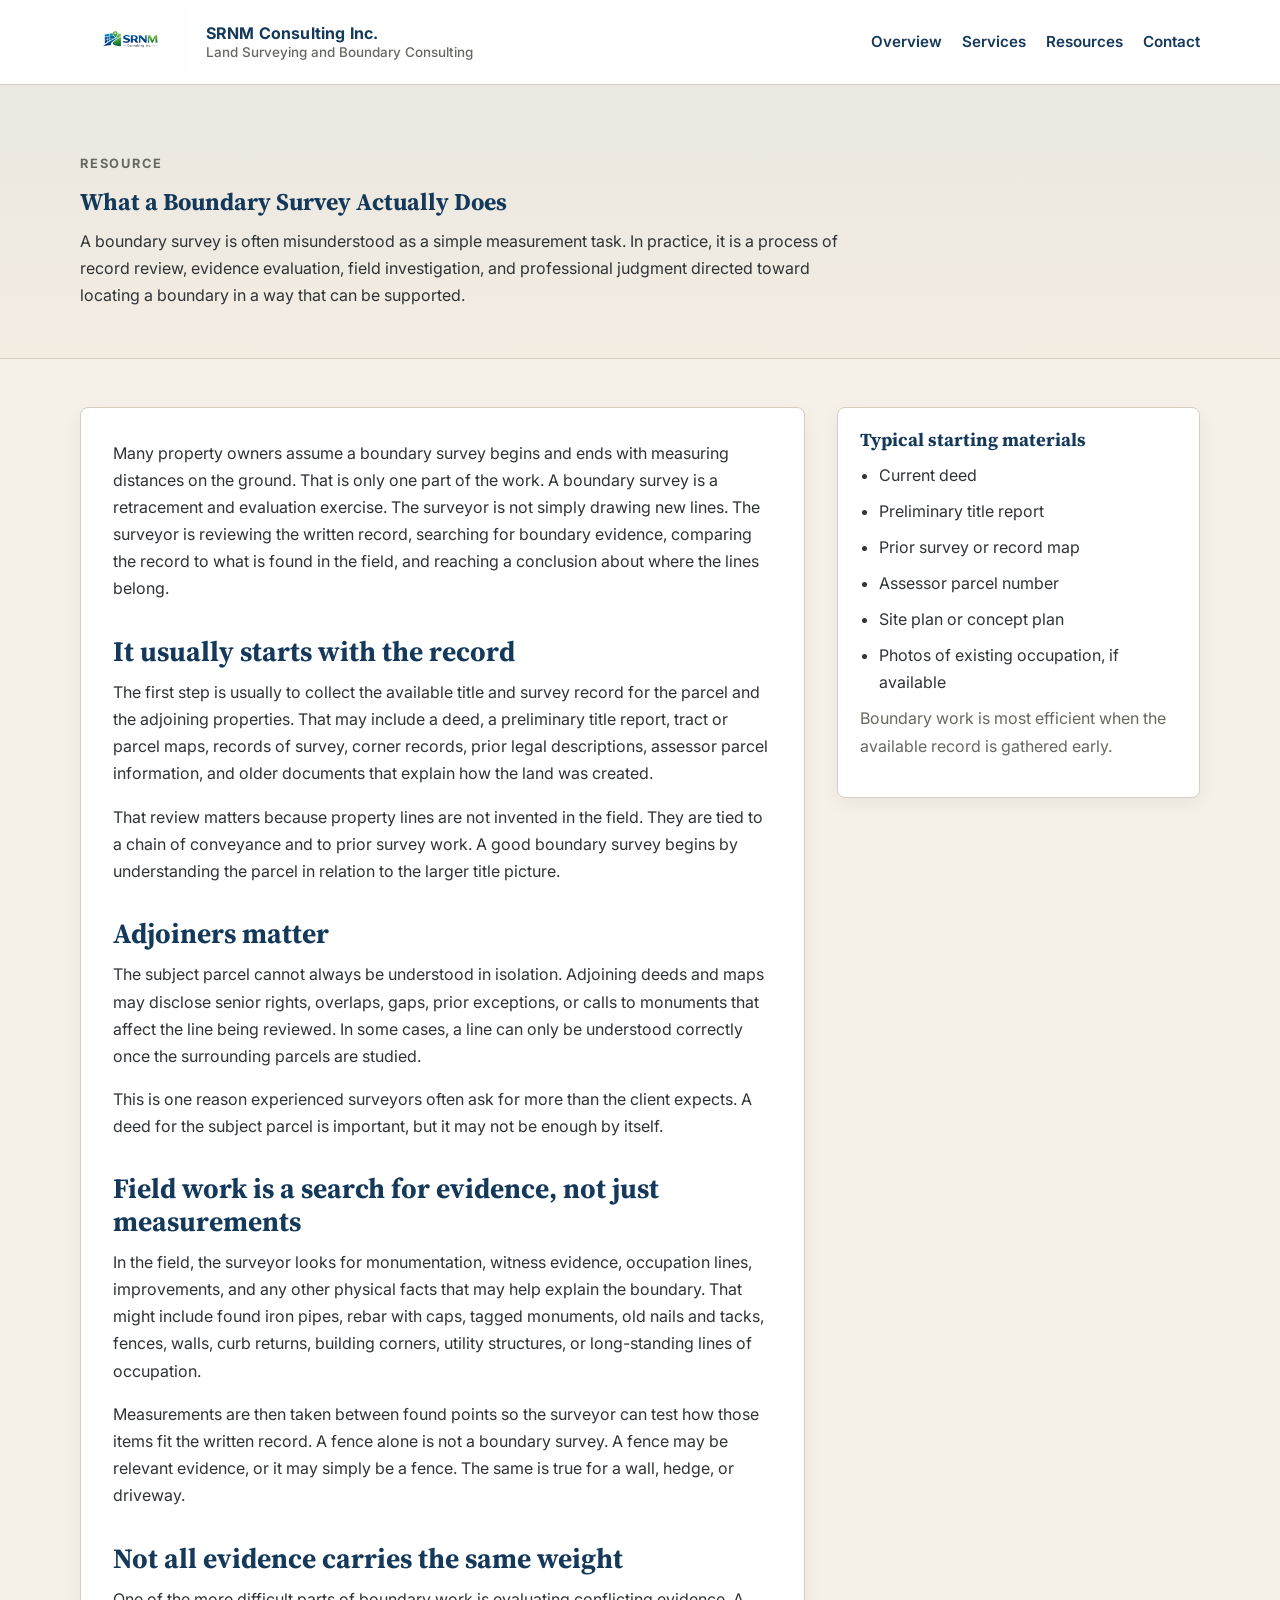
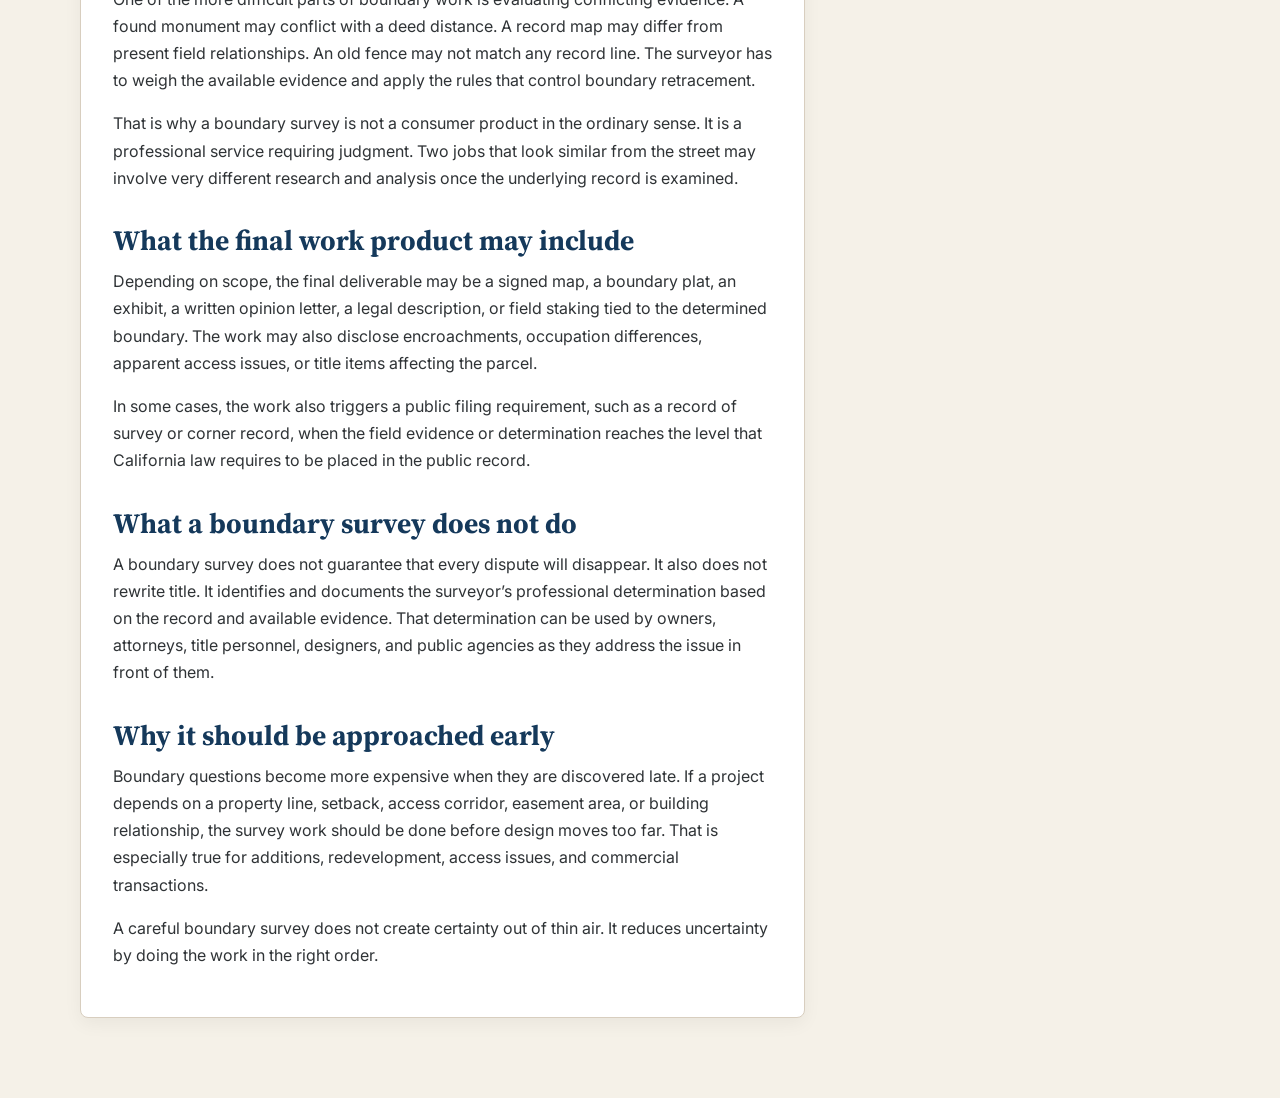
==== boundary-survey-actually-does.html @ 41d56f02 "Create boundary-survey-actually-does.html" ====
<!DOCTYPE html>
<html lang="en">
<head>
  <meta charset="UTF-8" />
  <meta name="viewport" content="width=device-width, initial-scale=1.0" />
  <title>What a Boundary Survey Actually Does | SRNM Consulting Inc.</title>
  <meta name="description" content="A practical explanation of what a boundary survey does, what records are reviewed, what evidence matters, and what the final work product is intended to show." />
  <link rel="preconnect" href="https://fonts.googleapis.com" />
  <link rel="preconnect" href="https://fonts.gstatic.com" crossorigin />
  <link href="https://fonts.googleapis.com/css2?family=Inter:wght@400;500;600;700&family=Source+Serif+4:wght@600;700&display=swap" rel="stylesheet" />
  <link rel="stylesheet" href="style.css" />
</head>
<body class="blog-page">
  <header class="site-header">
    <div class="container header-inner">
      <a href="index.html" class="brand">
        <img src="logo.png" alt="SRNM Consulting Inc. logo" class="brand-logo" />
        <div class="brand-text">
          <span class="brand-name">SRNM Consulting Inc.</span>
          <span class="brand-tag">Land Surveying and Boundary Consulting</span>
        </div>
      </a>
      <nav class="site-nav" aria-label="Primary navigation">
        <a href="index.html#overview">Overview</a>
        <a href="index.html#services">Services</a>
        <a href="index.html#resources">Resources</a>
        <a href="index.html#contact">Contact</a>
      </nav>
    </div>
  </header>

  <section class="blog-hero">
    <div class="container">
      <p class="section-kicker">Resource</p>
      <h1>What a Boundary Survey Actually Does</h1>
      <p>
        A boundary survey is often misunderstood as a simple measurement task. In practice, it is a process of record review, evidence evaluation,
        field investigation, and professional judgment directed toward locating a boundary in a way that can be supported.
      </p>
    </div>
  </section>

  <main class="blog-body">
    <div class="container blog-layout">
      <article class="blog-content">
        <p>
          Many property owners assume a boundary survey begins and ends with measuring distances on the ground. That is only one part of the work.
          A boundary survey is a retracement and evaluation exercise. The surveyor is not simply drawing new lines. The surveyor is reviewing the
          written record, searching for boundary evidence, comparing the record to what is found in the field, and reaching a conclusion about where
          the lines belong.
        </p>

        <h2>It usually starts with the record</h2>
        <p>
          The first step is usually to collect the available title and survey record for the parcel and the adjoining properties. That may include a deed,
          a preliminary title report, tract or parcel maps, records of survey, corner records, prior legal descriptions, assessor parcel information,
          and older documents that explain how the land was created.
        </p>
        <p>
          That review matters because property lines are not invented in the field. They are tied to a chain of conveyance and to prior survey work.
          A good boundary survey begins by understanding the parcel in relation to the larger title picture.
        </p>

        <h2>Adjoiners matter</h2>
        <p>
          The subject parcel cannot always be understood in isolation. Adjoining deeds and maps may disclose senior rights, overlaps, gaps, prior exceptions,
          or calls to monuments that affect the line being reviewed. In some cases, a line can only be understood correctly once the surrounding parcels are studied.
        </p>
        <p>
          This is one reason experienced surveyors often ask for more than the client expects. A deed for the subject parcel is important, but it may not be enough by itself.
        </p>

        <h2>Field work is a search for evidence, not just measurements</h2>
        <p>
          In the field, the surveyor looks for monumentation, witness evidence, occupation lines, improvements, and any other physical facts that may help explain the boundary.
          That might include found iron pipes, rebar with caps, tagged monuments, old nails and tacks, fences, walls, curb returns, building corners, utility structures,
          or long-standing lines of occupation.
        </p>
        <p>
          Measurements are then taken between found points so the surveyor can test how those items fit the written record. A fence alone is not a boundary survey.
          A fence may be relevant evidence, or it may simply be a fence. The same is true for a wall, hedge, or driveway.
        </p>

        <h2>Not all evidence carries the same weight</h2>
        <p>
          One of the more difficult parts of boundary work is evaluating conflicting evidence. A found monument may conflict with a deed distance. A record map may differ from
          present field relationships. An old fence may not match any record line. The surveyor has to weigh the available evidence and apply the rules that control boundary retracement.
        </p>
        <p>
          That is why a boundary survey is not a consumer product in the ordinary sense. It is a professional service requiring judgment. Two jobs that look similar from the street
          may involve very different research and analysis once the underlying record is examined.
        </p>

        <h2>What the final work product may include</h2>
        <p>
          Depending on scope, the final deliverable may be a signed map, a boundary plat, an exhibit, a written opinion letter, a legal description, or field staking tied to the
          determined boundary. The work may also disclose encroachments, occupation differences, apparent access issues, or title items affecting the parcel.
        </p>
        <p>
          In some cases, the work also triggers a public filing requirement, such as a record of survey or corner record, when the field evidence or determination reaches the level
          that California law requires to be placed in the public record.
        </p>

        <h2>What a boundary survey does not do</h2>
        <p>
          A boundary survey does not guarantee that every dispute will disappear. It also does not rewrite title. It identifies and documents the surveyor’s professional determination
          based on the record and available evidence. That determination can be used by owners, attorneys, title personnel, designers, and public agencies as they address the issue in front of them.
        </p>

        <h2>Why it should be approached early</h2>
        <p>
          Boundary questions become more expensive when they are discovered late. If a project depends on a property line, setback, access corridor, easement area, or building relationship,
          the survey work should be done before design moves too far. That is especially true for additions, redevelopment, access issues, and commercial transactions.
        </p>
        <p>
          A careful boundary survey does not create certainty out of thin air. It reduces uncertainty by doing the work in the right order.
        </p>
      </article>

      <aside class="blog-sidebar">
        <h3>Typical starting materials</h3>
        <ul>
          <li>Current deed</li>
          <li>Preliminary title report</li>
          <li>Prior survey or record map</li>
          <li>Assessor parcel number</li>
          <li>Site plan or concept plan</li>
          <li>Photos of existing occupation, if available</li>
        </ul>
        <p class="muted">Boundary work is most efficient when the available record is gathered early.</p>
      </aside>
    </div>
  </main>
</body>
</html>
---- style.css ----
:root {
  --bg: #f5f1e8;
  --surface: #ffffff;
  --surface-alt: #ece3d4;
  --text: #2f3336;
  --muted: #666960;
  --heading: #15395b;
  --accent: #c46a2c;
  --accent-strong: #a7561e;
  --line: #d8cebf;
  --line-strong: #bcae98;
  --shadow: 0 6px 18px rgba(0, 0, 0, 0.05);
  --max-width: 1120px;
  --radius: 8px;
  --transition: 0.2s ease;
}

* {
  box-sizing: border-box;
}

html {
  scroll-behavior: smooth;
}

body {
  margin: 0;
  background: var(--bg);
  color: var(--text);
  font-family: "Inter", sans-serif;
  line-height: 1.7;
  -webkit-font-smoothing: antialiased;
  text-rendering: optimizeLegibility;
}

img {
  display: block;
  max-width: 100%;
}

h1,
h2,
h3 {
  margin: 0 0 0.8rem;
  color: var(--heading);
  font-family: "Source Serif 4", serif;
  line-height: 1.1;
}

p {
  margin: 0 0 1rem;
}

ul {
  margin: 0;
  padding-left: 1.2rem;
}

li {
  margin-bottom: 0.55rem;
}

strong {
  color: var(--heading);
}

.container {
  width: min(100% - 2rem, var(--max-width));
  margin: 0 auto;
}

.site-header {
  position: sticky;
  top: 0;
  z-index: 1000;
  background: rgba(255, 255, 255, 0.96);
  border-bottom: 1px solid var(--line);
  backdrop-filter: blur(10px);
}

.header-inner {
  min-height: 88px;
  display: flex;
  align-items: center;
  justify-content: space-between;
  gap: 2rem;
}

.brand {
  display: flex;
  align-items: center;
  gap: 1rem;
  color: var(--heading);
  text-decoration: none;
}

.brand:hover {
  color: var(--heading);
}

.brand-logo {
  width: 112px;
  height: auto;
  flex-shrink: 0;
}

.brand-text {
  display: flex;
  flex-direction: column;
  line-height: 1.15;
}

.brand-name {
  font-size: 1rem;
  font-weight: 700;
  letter-spacing: 0.01em;
}

.brand-tag {
  font-size: 0.84rem;
  color: var(--muted);
  font-weight: 500;
}

.site-nav {
  display: flex;
  flex-wrap: wrap;
  gap: 1.2rem;
}

.site-nav a,
a {
  color: var(--accent);
  text-decoration: none;
  transition: color var(--transition);
}

.site-nav a {
  color: var(--heading);
  font-weight: 600;
  font-size: 0.95rem;
}

.site-nav a:hover,
a:hover {
  color: var(--accent-strong);
}

.hero {
  padding: 5rem 0 4rem;
  background:
    linear-gradient(180deg, rgba(21, 57, 91, 0.04), rgba(21, 57, 91, 0) 38%),
    linear-gradient(180deg, rgba(196, 106, 44, 0.06), rgba(196, 106, 44, 0) 55%),
    var(--bg);
  border-bottom: 1px solid var(--line);
}

.hero-grid {
  display: grid;
  grid-template-columns: minmax(0, 1.65fr) minmax(300px, 0.95fr);
  gap: 2rem;
  align-items: start;
}

.eyebrow,
.section-kicker {
  display: inline-block;
  margin-bottom: 0.85rem;
  font-size: 0.8rem;
  font-weight: 700;
  letter-spacing: 0.14em;
  text-transform: uppercase;
  color: var(--muted);
}

.hero h1 {
  font-size: clamp(2.2rem, 4.5vw, 4rem);
  max-width: 13ch;
}

.hero-lead {
  font-size: 1.08rem;
  max-width: 790px;
}

.hero-actions {
  display: flex;
  flex-wrap: wrap;
  gap: 0.9rem;
  margin-top: 1.2rem;
}

.hero-panel,
.service-item,
.resource-item,
.contact-card,
.qualification {
  background: var(--surface);
  border: 1px solid var(--line);
  border-radius: var(--radius);
  box-shadow: var(--shadow);
}

.hero-panel {
  padding: 1.45rem;
}

.hero-panel h2 {
  font-size: 1.4rem;
}

.button {
  display: inline-flex;
  align-items: center;
  justify-content: center;
  min-height: 48px;
  padding: 0.85rem 1.2rem;
  border-radius: 4px;
  font-weight: 700;
  font-size: 0.95rem;
  transition: transform var(--transition), background-color var(--transition), color var(--transition), border-color var(--transition);
}

.button:hover {
  transform: translateY(-1px);
}

.button-primary {
  background: var(--accent);
  color: #fff;
  border: 1px solid var(--accent);
}

.button-primary:hover {
  background: var(--accent-strong);
  border-color: var(--accent-strong);
  color: #fff;
}

.button-secondary {
  background: transparent;
  color: var(--heading);
  border: 1px solid var(--line-strong);
}

.button-secondary:hover {
  background: var(--surface);
  border-color: var(--accent);
  color: var(--heading);
}

.section {
  padding: 4.75rem 0;
  border-bottom: 1px solid var(--line);
}

.section-alt {
  background: var(--surface-alt);
}

.section-grid {
  display: grid;
  grid-template-columns: minmax(240px, 0.82fr) minmax(0, 1.4fr);
  gap: 2rem;
  align-items: start;
}

.section-heading h2,
.section-intro h2 {
  font-size: clamp(2rem, 4vw, 3rem);
  max-width: 14ch;
}

.section-intro {
  max-width: 860px;
  margin-bottom: 2rem;
}

.services-grid,
.resource-list,
.qualifications-list,
.clients-grid {
  display: grid;
  gap: 1.2rem;
}

.services-grid {
  grid-template-columns: repeat(3, minmax(0, 1fr));
}

.service-item,
.resource-item,
.qualification {
  padding: 1.3rem;
}

.service-item h3,
.resource-item h3,
.qualification h3 {
  font-size: 1.28rem;
}

.qualifications-list {
  grid-template-columns: repeat(2, minmax(0, 1fr));
}

.clients-grid {
  grid-template-columns: repeat(3, minmax(0, 1fr));
}

.client-box {
  background: var(--surface);
  border: 1px solid var(--line);
  border-radius: var(--radius);
  padding: 1rem 1.1rem;
  text-align: center;
  font-weight: 600;
  color: var(--heading);
}

.resource-list {
  grid-template-columns: repeat(2, minmax(0, 1fr));
  margin-top: 1.4rem;
}

.section-contact {
  background: linear-gradient(180deg, rgba(21, 57, 91, 0.03), rgba(196, 106, 44, 0.02));
}

.contact-wrap {
  display: grid;
  grid-template-columns: minmax(0, 1.35fr) minmax(300px, 0.9fr);
  gap: 2rem;
  align-items: start;
}

.contact-card {
  padding: 1.4rem;
}

.contact-note {
  margin-top: 1rem;
  color: var(--muted);
  font-size: 0.95rem;
}

.site-footer {
  background: #122e49;
  color: rgba(255, 255, 255, 0.88);
}

.footer-inner {
  min-height: 74px;
  display: flex;
  align-items: center;
  justify-content: space-between;
  gap: 1rem;
}

.blog-page .site-header {
  position: relative;
}

.blog-hero {
  padding: 4rem 0 2rem;
  border-bottom: 1px solid var(--line);
  background: linear-gradient(180deg, rgba(21, 57, 91, 0.05), rgba(196, 106, 44, 0.03));
}

.blog-hero p {
  max-width: 760px;
}

.blog-body {
  padding: 3rem 0 5rem;
}

.blog-layout {
  display: grid;
  grid-template-columns: minmax(0, 1.5fr) minmax(240px, 0.75fr);
  gap: 2rem;
  align-items: start;
}

.blog-content {
  background: var(--surface);
  border: 1px solid var(--line);
  border-radius: var(--radius);
  box-shadow: var(--shadow);
  padding: 2rem;
}

.blog-content h2 {
  font-size: 1.75rem;
  margin-top: 2rem;
}

.blog-sidebar {
  background: var(--surface);
  border: 1px solid var(--line);
  border-radius: var(--radius);
  box-shadow: var(--shadow);
  padding: 1.35rem;
  position: sticky;
  top: 108px;
}

.blog-sidebar h3 {
  font-size: 1.15rem;
}

.muted {
  color: var(--muted);
}

@media (max-width: 980px) {
  .hero-grid,
  .section-grid,
  .contact-wrap,
  .blog-layout {
    grid-template-columns: 1fr;
  }

  .header-inner,
  .footer-inner {
    flex-direction: column;
    align-items: flex-start;
    justify-content: center;
    padding: 1rem 0;
  }

  .services-grid,
  .qualifications-list,
  .clients-grid,
  .resource-list {
    grid-template-columns: repeat(2, minmax(0, 1fr));
  }

  .blog-sidebar {
    position: static;
  }
}

@media (max-width: 640px) {
  .container {
    width: min(100% - 1.25rem, var(--max-width));
  }

  .services-grid,
  .qualifications-list,
  .clients-grid,
  .resource-list {
    grid-template-columns: 1fr;
  }

  .hero,
  .section,
  .blog-body {
    padding-top: 3.5rem;
    padding-bottom: 3.5rem;
  }

  .hero h1 {
    max-width: 100%;
  }

  .brand-logo {
    width: 96px;
  }
}}

img {
  max-width: 100%;
  display: block;
}

a {
  color: var(--accent);
  text-decoration: none;
  transition: color var(--transition);
}

a:hover {
  color: var(--accent-hover);
}

h1,
h2,
h3 {
  margin-top: 0;
  margin-bottom: 0.75rem;
  color: var(--heading);
  font-family: "Source Serif 4", serif;
  line-height: 1.1;
}

p {
  margin-top: 0;
  margin-bottom: 1rem;
}

ul {
  margin: 0;
  padding-left: 1.2rem;
}

.container {
  width: min(100% - 2rem, var(--max-width));
  margin: 0 auto;
}

/* Header */
.site-header {
  background: var(--surface);
  border-bottom: 1px solid var(--line);
  position: sticky;
  top: 0;
  z-index: 1000;
}

.header-inner {
  display: flex;
  align-items: center;
  justify-content: space-between;
  gap: 2rem;
  min-height: 84px;
}

.brand {
  display: flex;
  align-items: center;
  gap: 1rem;
  color: var(--heading);
  min-width: 0;
}

.brand:hover {
  color: var(--heading);
}

.brand-logo {
  width: 92px;
  height: auto;
  flex-shrink: 0;
}

.brand-text {
  display: flex;
  flex-direction: column;
  line-height: 1.15;
}

.brand-name {
  font-size: 1rem;
  font-weight: 700;
  letter-spacing: 0.01em;
}

.brand-tag {
  font-size: 0.84rem;
  color: var(--muted);
  font-weight: 500;
}

.site-nav {
  display: flex;
  flex-wrap: wrap;
  gap: 1.25rem;
}

.site-nav a {
  color: var(--heading);
  font-weight: 600;
  font-size: 0.95rem;
}

.site-nav a:hover {
  color: var(--accent);
}

/* Hero */
.hero {
  padding: 5rem 0 4rem;
  background:
    linear-gradient(to bottom, rgba(255,255,255,0.7), rgba(255,255,255,0)),
    var(--bg);
  border-bottom: 1px solid var(--line);
}

.hero-grid {
  display: grid;
  grid-template-columns: minmax(0, 1.6fr) minmax(300px, 0.95fr);
  gap: 2rem;
  align-items: start;
}

.eyebrow,
.section-kicker {
  display: inline-block;
  margin-bottom: 0.85rem;
  font-size: 0.8rem;
  font-weight: 700;
  letter-spacing: 0.14em;
  text-transform: uppercase;
  color: var(--muted);
}

.hero h1 {
  font-size: clamp(2.2rem, 4.4vw, 3.9rem);
  max-width: 13ch;
  margin-bottom: 1rem;
}

.hero-lead {
  font-size: 1.1rem;
  max-width: 780px;
  color: var(--text);
  margin-bottom: 1.6rem;
}

.hero-actions {
  display: flex;
  flex-wrap: wrap;
  gap: 0.9rem;
}

.hero-panel {
  background: var(--surface);
  border: 1px solid var(--line);
  padding: 1.5rem;
  border-radius: var(--radius);
  box-shadow: var(--shadow);
}

.hero-panel h2 {
  font-size: 1.45rem;
  margin-bottom: 1rem;
}

.hero-panel ul li {
  margin-bottom: 0.65rem;
}

/* Buttons */
.button {
  display: inline-flex;
  align-items: center;
  justify-content: center;
  min-height: 48px;
  padding: 0.85rem 1.2rem;
  border-radius: 4px;
  font-weight: 700;
  font-size: 0.95rem;
  transition:
    background-color var(--transition),
    color var(--transition),
    border-color var(--transition),
    transform var(--transition);
}

.button:hover {
  transform: translateY(-1px);
}

.button-primary {
  background: var(--accent);
  color: #ffffff;
  border: 1px solid var(--accent);
}

.button-primary:hover {
  background: var(--accent-hover);
  border-color: var(--accent-hover);
  color: #ffffff;
}

.button-secondary {
  background: transparent;
  color: var(--heading);
  border: 1px solid var(--line-strong);
}

.button-secondary:hover {
  background: var(--surface);
  color: var(--heading);
  border-color: var(--accent);
}

/* Sections */
.section {
  padding: 4.75rem 0;
  border-bottom: 1px solid var(--line);
}

.section-alt {
  background: var(--surface-alt);
}

.section-grid {
  display: grid;
  grid-template-columns: minmax(240px, 0.8fr) minmax(0, 1.4fr);
  gap: 2rem;
  align-items: start;
}

.section-heading h2,
.section-intro h2 {
  font-size: clamp(2rem, 4vw, 3rem);
  max-width: 14ch;
}

.section-body p,
.section-intro p {
  max-width: 850px;
}

.section-intro {
  max-width: 850px;
  margin-bottom: 2rem;
}

/* Services */
.services-grid {
  display: grid;
  grid-template-columns: repeat(3, minmax(0, 1fr));
  gap: 1.2rem;
}

.service-item {
  background: var(--surface);
  border: 1px solid var(--line);
  border-radius: var(--radius);
  padding: 1.35rem;
  box-shadow: var(--shadow);
}

.service-item h3 {
  font-size: 1.3rem;
  margin-bottom: 0.75rem;
}

/* Approach / qualifications */
.qualifications-list {
  display: grid;
  grid-template-columns: repeat(2, minmax(0, 1fr));
  gap: 1rem;
}

.qualification {
  background: var(--surface);
  border: 1px solid var(--line);
  border-radius: var(--radius);
  padding: 1.25rem;
}

.qualification h3 {
  font-size: 1.18rem;
  margin-bottom: 0.55rem;
}

/* Clients */
.clients-grid {
  display: grid;
  grid-template-columns: repeat(3, minmax(0, 1fr));
  gap: 1rem;
}

.client-box {
  background: var(--surface);
  border: 1px solid var(--line);
  border-left: 4px solid var(--accent);
  padding: 1rem 1.1rem;
  font-weight: 600;
  color: var(--heading);
}

/* Resources */
.resource-list {
  display: grid;
  gap: 1rem;
  margin-top: 1.5rem;
}

.resource-item {
  background: var(--surface);
  border: 1px solid var(--line);
  border-radius: var(--radius);
  padding: 1.25rem;
}

.resource-item h3 {
  font-size: 1.18rem;
  margin-bottom: 0.5rem;
}

.resource-item p {
  margin-bottom: 0;
}

/* Contact */
.section-contact {
  background: var(--surface-alt);
}

.contact-wrap {
  display: grid;
  grid-template-columns: minmax(0, 1.1fr) minmax(320px, 0.9fr);
  gap: 2rem;
  align-items: start;
}

.contact-main h2 {
  font-size: clamp(2rem, 4vw, 3rem);
}

.contact-card {
  background: var(--surface);
  border: 1px solid var(--line);
  border-radius: var(--radius);
  padding: 1.5rem;
  box-shadow: var(--shadow);
}

.contact-card p {
  margin-bottom: 0.9rem;
}

.contact-note {
  margin-top: 1rem;
  margin-bottom: 0;
  color: var(--muted);
  font-size: 0.94rem;
}

/* Footer */
.site-footer {
  background: var(--surface);
  padding: 1.6rem 0 2rem;
}

.footer-inner {
  display: flex;
  justify-content: space-between;
  gap: 1rem;
  flex-wrap: wrap;
  color: var(--muted);
  font-size: 0.92rem;
}

/* Responsive */
@media (max-width: 1024px) {
  .services-grid {
    grid-template-columns: repeat(2, minmax(0, 1fr));
  }

  .clients-grid {
    grid-template-columns: repeat(2, minmax(0, 1fr));
  }
}

@media (max-width: 860px) {
  .header-inner {
    flex-direction: column;
    align-items: flex-start;
    padding: 1rem 0;
  }

  .site-nav {
    gap: 0.9rem 1rem;
  }

  .hero {
    padding: 4rem 0 3.25rem;
  }

  .hero-grid,
  .section-grid,
  .contact-wrap {
    grid-template-columns: 1fr;
  }

  .section-heading h2,
  .section-intro h2,
  .contact-main h2 {
    max-width: none;
  }

  .qualifications-list {
    grid-template-columns: 1fr;
  }
}

@media (max-width: 640px) {
  .container {
    width: min(100% - 1.25rem, var(--max-width));
  }

  .brand-logo {
    width: 76px;
  }

  .hero h1 {
    font-size: 2.35rem;
  }

  .hero-lead {
    font-size: 1rem;
  }

  .services-grid,
  .clients-grid {
    grid-template-columns: 1fr;
  }

  .button {
    width: 100%;
  }

  .hero-actions {
    flex-direction: column;
  }

  .section {
    padding: 3.5rem 0;
  }
}}

img {
  max-width: 100%;
  display: block;
}

a {
  color: var(--accent);
  text-decoration: none;
  transition: color var(--transition);
}

a:hover {
  color: var(--accent-hover);
}

h1,
h2,
h3 {
  margin-top: 0;
  margin-bottom: 0.75rem;
  color: var(--heading);
  font-family: "Source Serif 4", serif;
  line-height: 1.15;
}

p {
  margin-top: 0;
  margin-bottom: 1rem;
}

ul {
  margin: 0;
  padding-left: 1.2rem;
}

.container {
  width: min(100% - 2rem, var(--max-width));
  margin: 0 auto;
}

/* Header */
.site-header {
  background: var(--surface);
  border-bottom: 1px solid var(--line);
  position: sticky;
  top: 0;
  z-index: 1000;
}

.header-inner {
  display: flex;
  align-items: center;
  justify-content: space-between;
  gap: 2rem;
  min-height: 84px;
}

.brand {
  display: flex;
  align-items: center;
  gap: 0.9rem;
  color: var(--heading);
  min-width: 0;
}

.brand:hover {
  color: var(--heading);
}

.brand-logo {
  width: 110px;
  height: auto;
  flex-shrink: 0;
}
.brand {
  display: flex;
  align-items: center;
  gap: 1rem;
  color: var(--heading);
  min-width: 0;
}

.brand-text {
  display: flex;
  flex-direction: column;
  line-height: 1.2;
}

.brand-name {
  font-size: 1rem;
  font-weight: 700;
  letter-spacing: 0.01em;
}

.brand-tag {
  font-size: 0.84rem;
  color: var(--muted);
  font-weight: 500;
}

.site-nav {
  display: flex;
  flex-wrap: wrap;
  gap: 1.25rem;
}

.site-nav a {
  color: var(--heading);
  font-weight: 600;
  font-size: 0.95rem;
}

.site-nav a:hover {
  color: var(--accent);
}

/* Hero */
.hero {
  padding: 5rem 0 4rem;
  background:
    linear-gradient(to bottom, rgba(255,255,255,0.7), rgba(255,255,255,0)),
    var(--bg);
  border-bottom: 1px solid var(--line);
}

.hero-grid {
  display: grid;
  grid-template-columns: minmax(0, 1.6fr) minmax(300px, 0.9fr);
  gap: 2rem;
  align-items: start;
}

.eyebrow,
.section-kicker {
  display: inline-block;
  margin-bottom: 0.85rem;
  font-size: 0.8rem;
  font-weight: 700;
  letter-spacing: 0.14em;
  text-transform: uppercase;
  color: var(--muted);
}

.hero h1 {
  font-size: clamp(2.2rem, 4.4vw, 3.8rem);
  max-width: 13ch;
  margin-bottom: 1rem;
}

.hero-lead {
  font-size: 1.1rem;
  max-width: 780px;
  color: var(--text);
  margin-bottom: 1.6rem;
}

.hero-actions {
  display: flex;
  flex-wrap: wrap;
  gap: 0.9rem;
}

.hero-panel {
  background: var(--surface);
  border: 1px solid var(--line);
  padding: 1.5rem;
  border-radius: var(--radius);
  box-shadow: var(--shadow);
}

.hero-panel h2 {
  font-size: 1.45rem;
  margin-bottom: 1rem;
}

.hero-panel ul li {
  margin-bottom: 0.65rem;
}

/* Buttons */
.button {
  display: inline-flex;
  align-items: center;
  justify-content: center;
  min-height: 48px;
  padding: 0.85rem 1.2rem;
  border-radius: 4px;
  font-weight: 700;
  font-size: 0.95rem;
  transition:
    background-color var(--transition),
    color var(--transition),
    border-color var(--transition),
    transform var(--transition);
}

.button:hover {
  transform: translateY(-1px);
}

.button-primary {
  background: var(--accent);
  color: #ffffff;
  border: 1px solid var(--accent);
}

.button-primary:hover {
  background: var(--accent-hover);
  border-color: var(--accent-hover);
  color: #ffffff;
}

.button-secondary {
  background: transparent;
  color: var(--heading);
  border: 1px solid var(--line-strong);
}

.button-secondary:hover {
  background: var(--surface);
  color: var(--heading);
}

/* Sections */
.section {
  padding: 4.75rem 0;
  border-bottom: 1px solid var(--line);
}

.section-alt {
  background: var(--surface-alt);
}

.section-grid {
  display: grid;
  grid-template-columns: minmax(240px, 0.8fr) minmax(0, 1.4fr);
  gap: 2rem;
  align-items: start;
}

.section-heading h2,
.section-intro h2 {
  font-size: clamp(2rem, 4vw, 3rem);
  max-width: 14ch;
}

.section-body p,
.section-intro p {
  max-width: 850px;
}

.section-intro {
  max-width: 850px;
  margin-bottom: 2rem;
}

/* Services */
.services-grid {
  display: grid;
  grid-template-columns: repeat(3, minmax(0, 1fr));
  gap: 1.2rem;
}

.service-item {
  background: var(--surface);
  border: 1px solid var(--line);
  border-radius: var(--radius);
  padding: 1.35rem;
  box-shadow: var(--shadow);
}

.service-item h3 {
  font-size: 1.35rem;
  margin-bottom: 0.75rem;
}

/* Qualifications */
.qualifications-list {
  display: grid;
  grid-template-columns: repeat(2, minmax(0, 1fr));
  gap: 1rem;
}

.qualification {
  background: var(--surface);
  border: 1px solid var(--line);
  border-radius: var(--radius);
  padding: 1.25rem;
}

.qualification h3 {
  font-size: 1.2rem;
  margin-bottom: 0.55rem;
}

/* Clients */
.clients-grid {
  display: grid;
  grid-template-columns: repeat(3, minmax(0, 1fr));
  gap: 1rem;
}

.client-box {
  background: var(--surface);
  border: 1px solid var(--line);
  border-left: 4px solid var(--accent);
  padding: 1rem 1.1rem;
  font-weight: 600;
  color: var(--heading);
}

/* Resources */
.resource-list {
  display: grid;
  gap: 1rem;
  margin-top: 1.5rem;
}

.resource-item {
  background: var(--surface);
  border: 1px solid var(--line);
  border-radius: var(--radius);
  padding: 1.25rem;
}

.resource-item h3 {
  font-size: 1.2rem;
  margin-bottom: 0.5rem;
}

.resource-item p {
  margin-bottom: 0;
}

/* Contact */
.section-contact {
  background: var(--surface-alt);
}

.contact-wrap {
  display: grid;
  grid-template-columns: minmax(0, 1.1fr) minmax(320px, 0.9fr);
  gap: 2rem;
  align-items: start;
}

.contact-main h2 {
  font-size: clamp(2rem, 4vw, 3rem);
}

.contact-card {
  background: var(--surface);
  border: 1px solid var(--line);
  border-radius: var(--radius);
  padding: 1.5rem;
  box-shadow: var(--shadow);
}

.contact-card p {
  margin-bottom: 0.9rem;
}

.contact-note {
  margin-top: 1rem;
  margin-bottom: 0;
  color: var(--muted);
  font-size: 0.94rem;
}

/* Footer */
.site-footer {
  background: var(--surface);
  padding: 1.6rem 0 2rem;
}

.footer-inner {
  display: flex;
  justify-content: space-between;
  gap: 1rem;
  flex-wrap: wrap;
  color: var(--muted);
  font-size: 0.92rem;
}

/* Responsive */
@media (max-width: 1024px) {
  .services-grid {
    grid-template-columns: repeat(2, minmax(0, 1fr));
  }

  .clients-grid {
    grid-template-columns: repeat(2, minmax(0, 1fr));
  }
}

@media (max-width: 860px) {
  .header-inner {
    flex-direction: column;
    align-items: flex-start;
    padding: 1rem 0;
  }

  .site-nav {
    gap: 0.9rem 1rem;
  }

  .hero {
    padding: 4rem 0 3.25rem;
  }

  .hero-grid,
  .section-grid,
  .contact-wrap {
    grid-template-columns: 1fr;
  }

  .section-heading h2,
  .section-intro h2,
  .contact-main h2 {
    max-width: none;
  }

  .qualifications-list {
    grid-template-columns: 1fr;
  }
}

@media (max-width: 640px) {
  .container {
    width: min(100% - 1.25rem, var(--max-width));
  }

  .brand-logo {
    width: 110px;
  }

  .hero h1 {
    font-size: 2.35rem;
  }

  .hero-lead {
    font-size: 1rem;
  }

  .services-grid,
  .clients-grid {
    grid-template-columns: 1fr;
  }

  .button {
    width: 100%;
  }

  .hero-actions {
    flex-direction: column;
  }

  .section {
    padding: 3.5rem 0;
  }
}
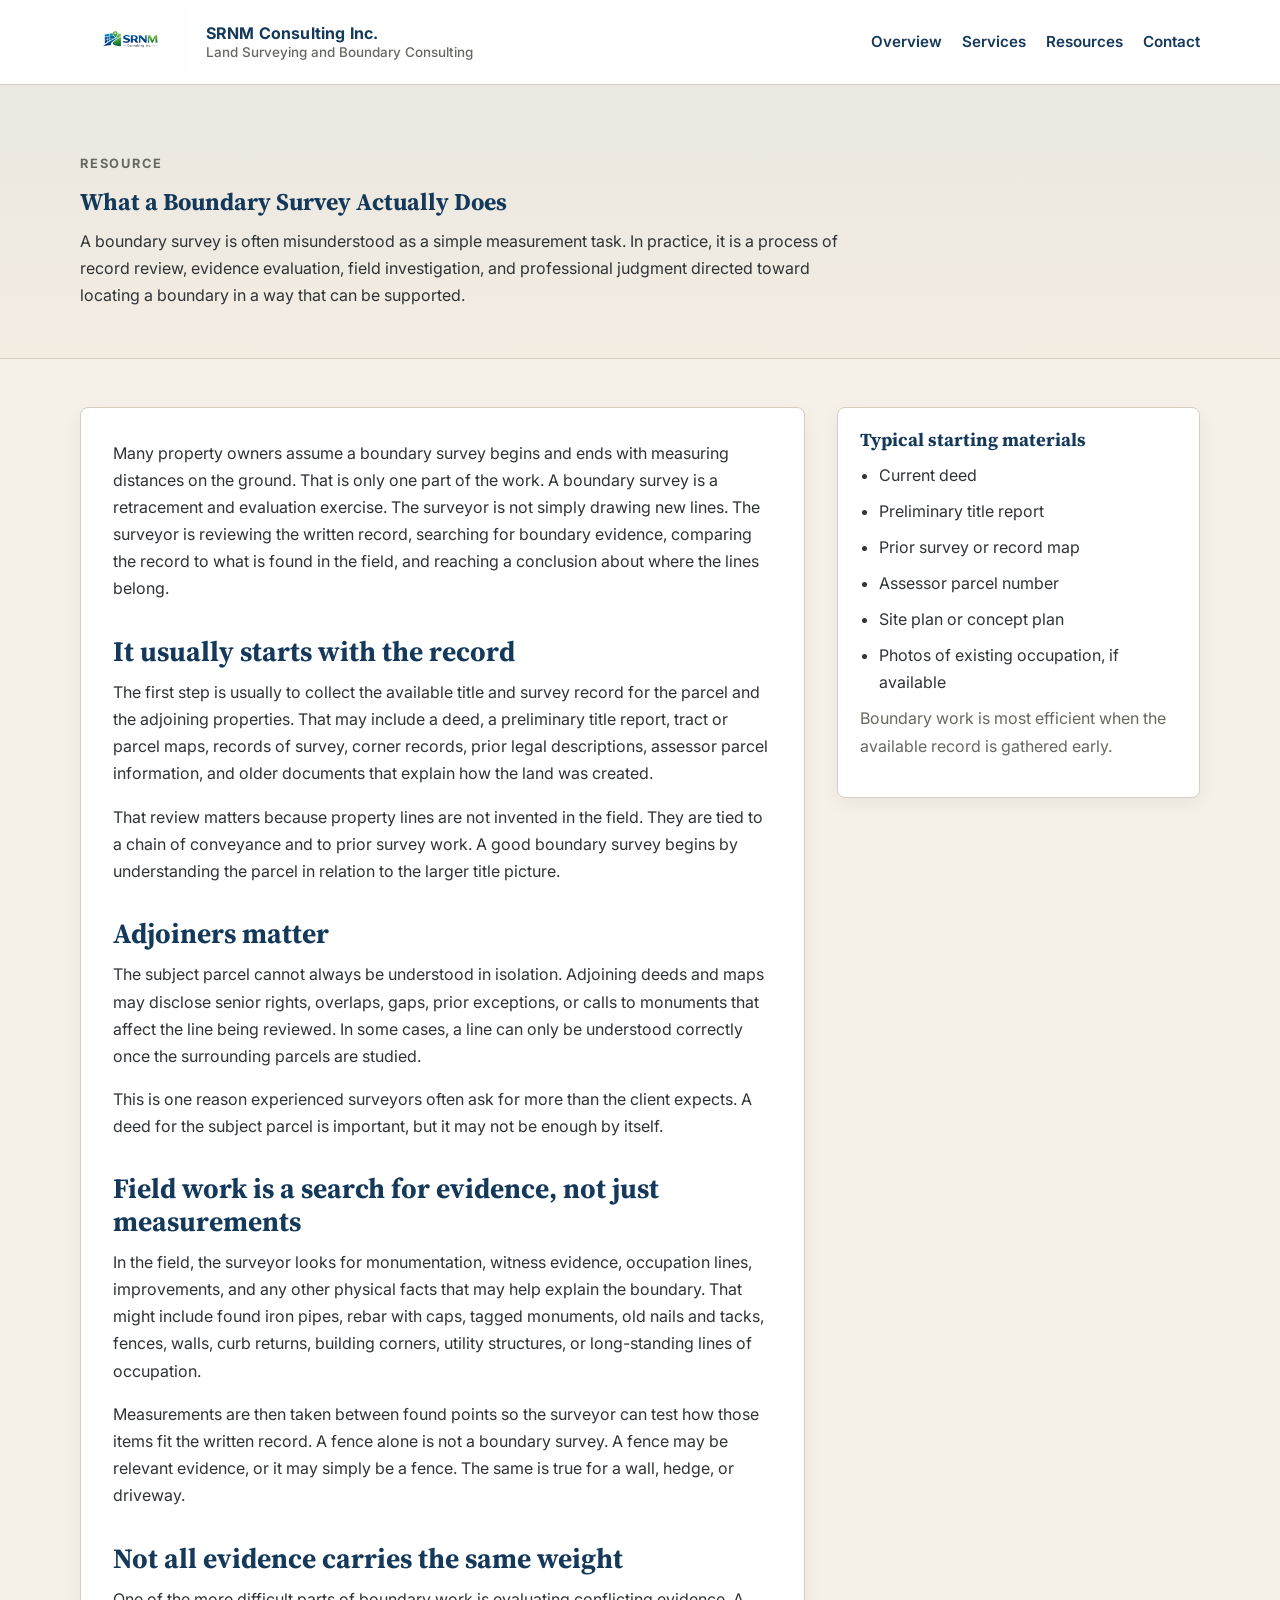
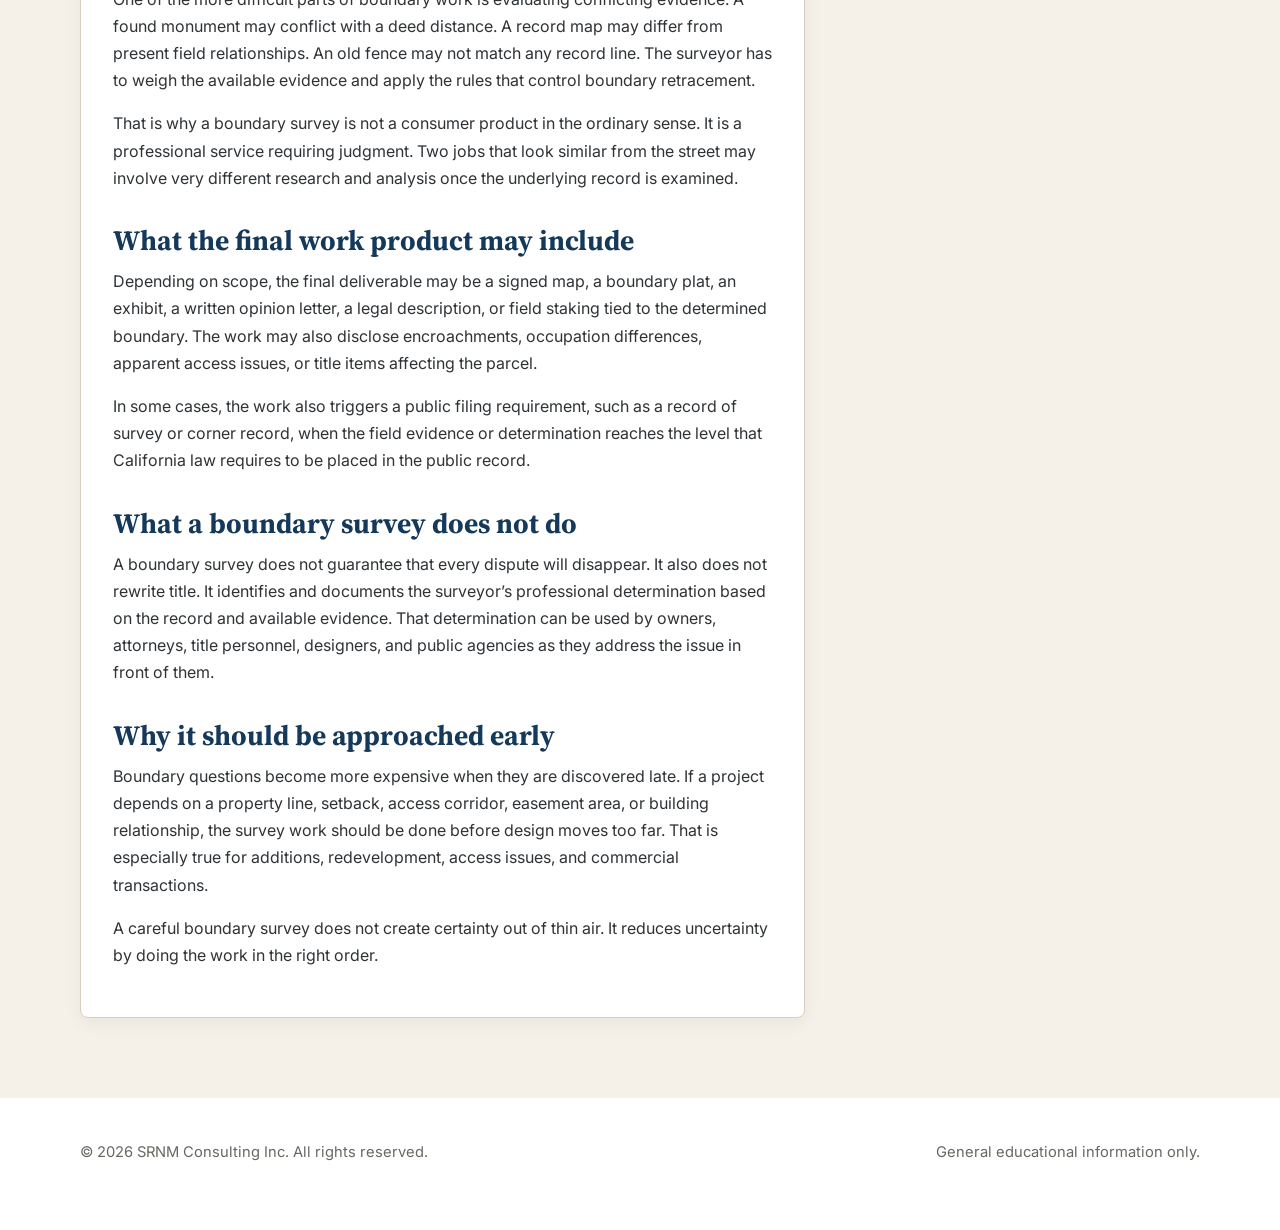
==== commit 1f9c75e8: "Update boundary-survey-actually-does.html" ====
--- a/boundary-survey-actually-does.html
+++ b/boundary-survey-actually-does.html
@@ -131,5 +131,11 @@
       </aside>
     </div>
   </main>
+    <footer class="site-footer">
+    <div class="container footer-inner">
+      <p>© 2026 SRNM Consulting Inc. All rights reserved.</p>
+      <p>General educational information only.</p>
+    </div>
+  </footer>
 </body>
 </html>
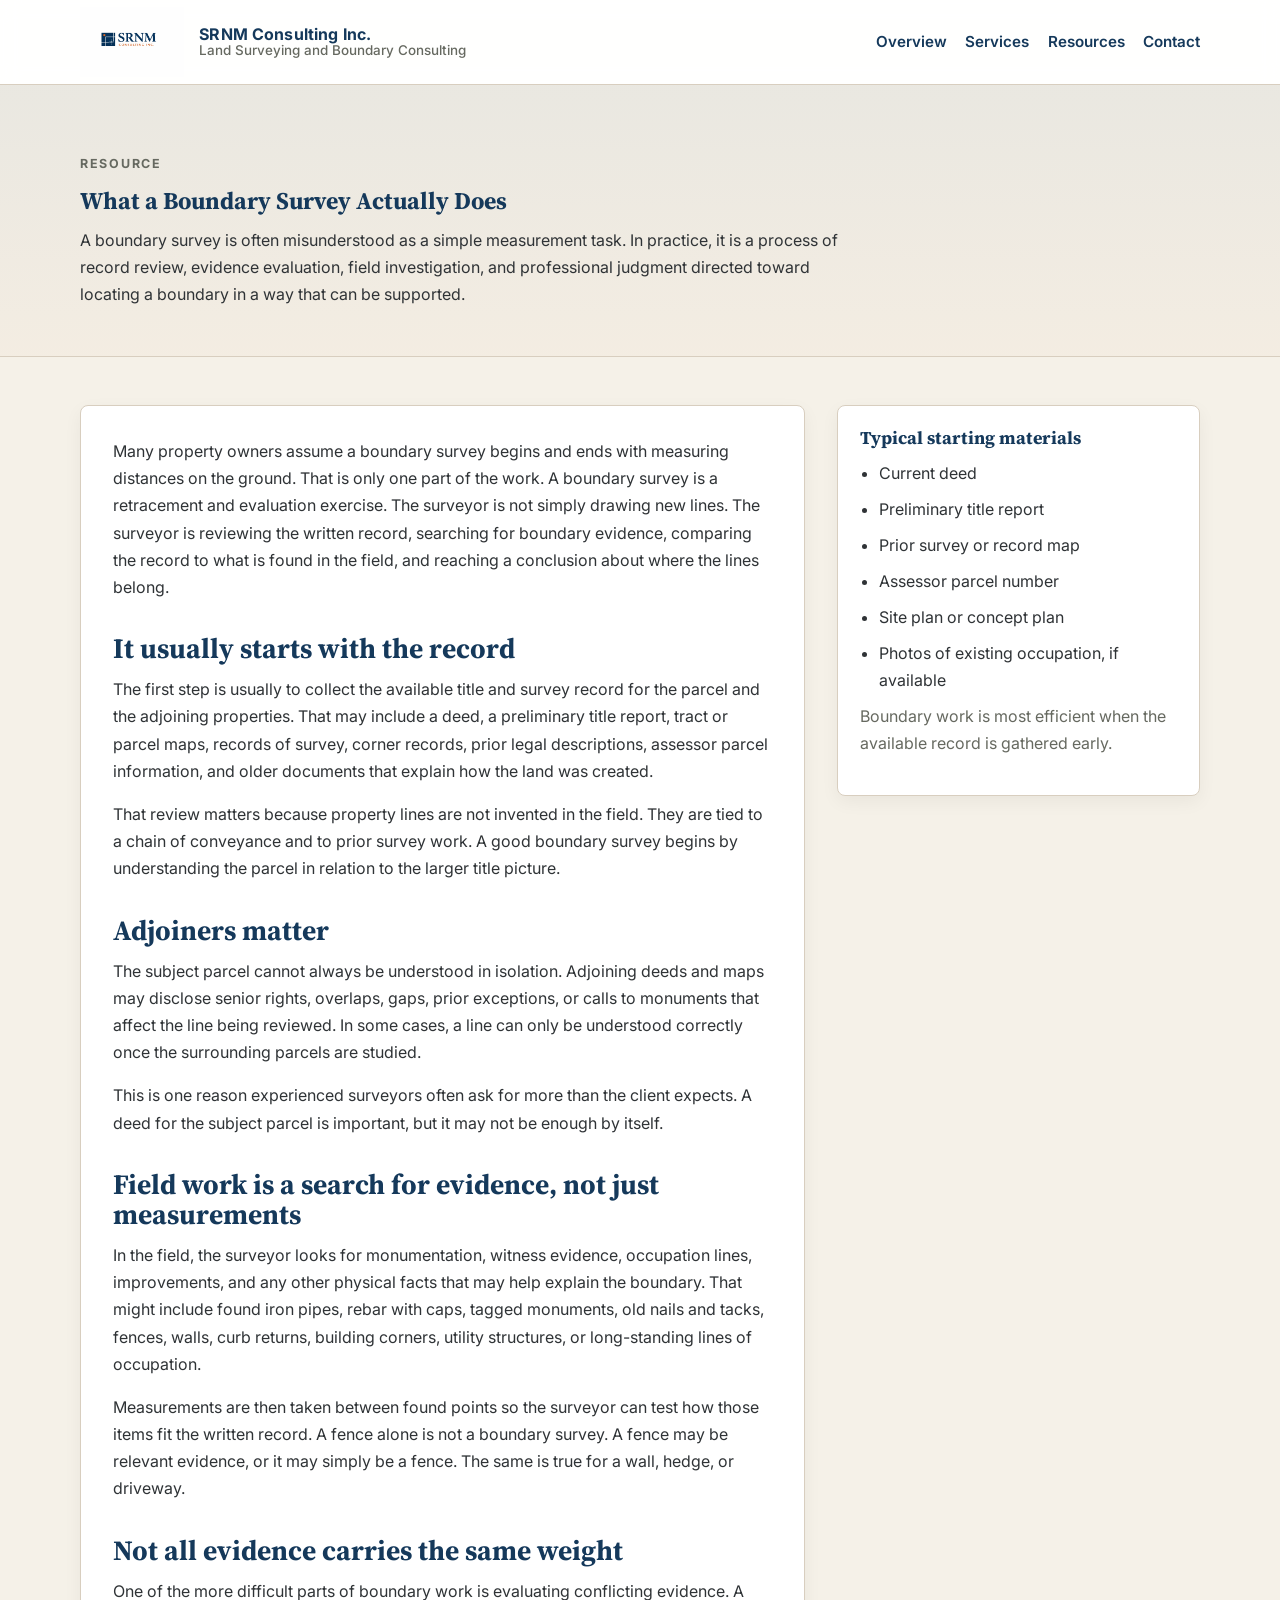
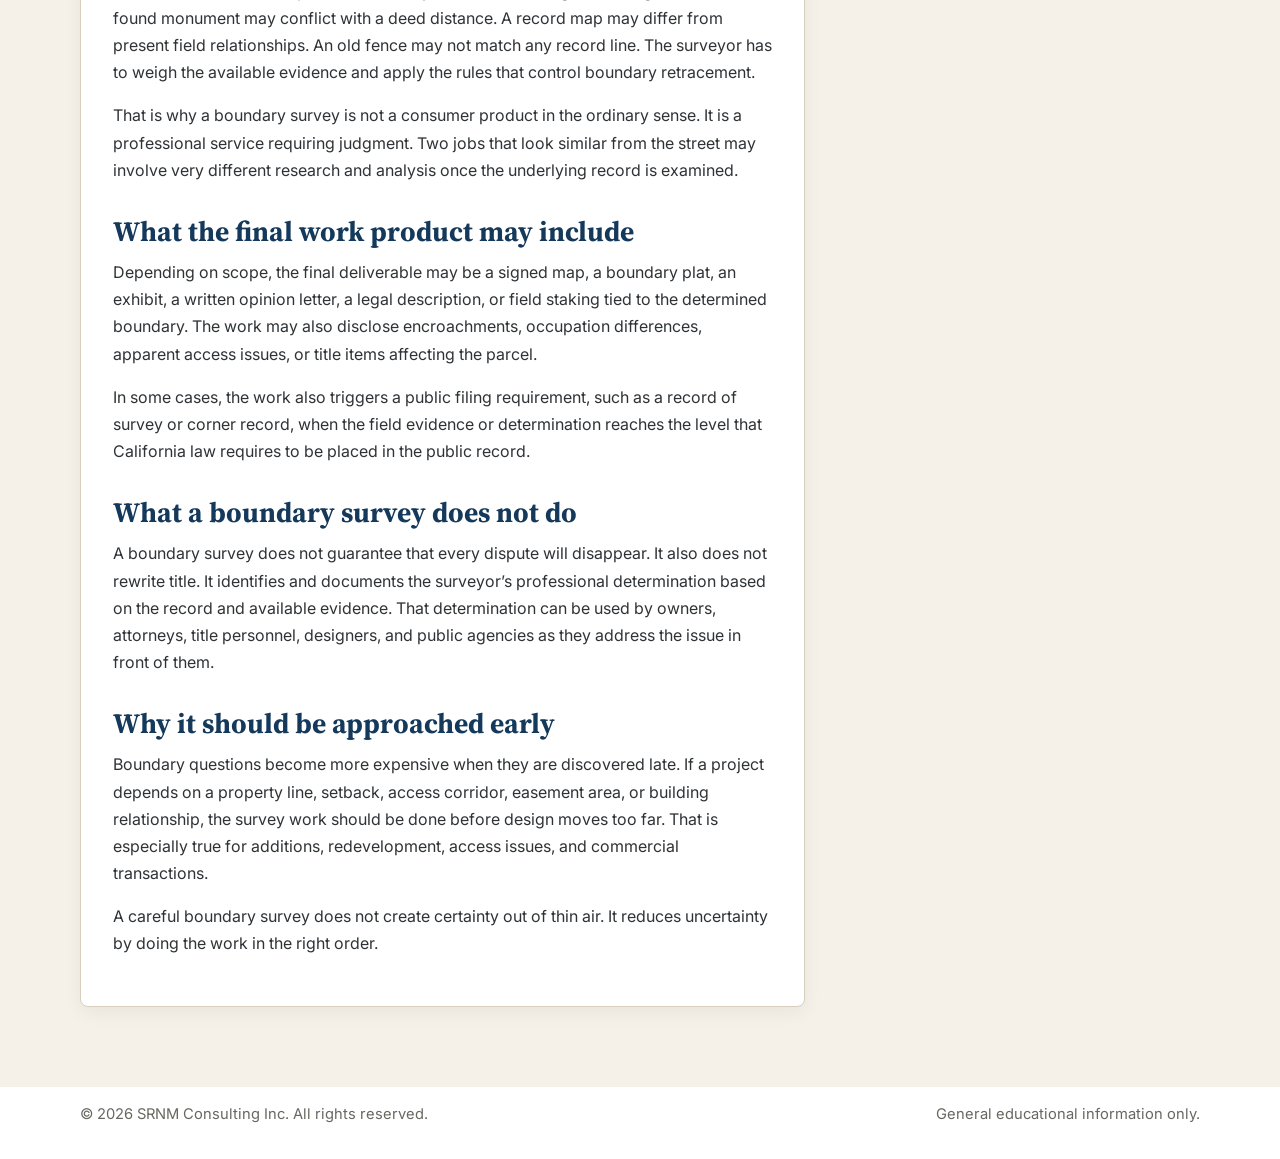
==== commit 38afb122: "Update HTML pages to use SVG logo asset" ====
--- a/boundary-survey-actually-does.html
+++ b/boundary-survey-actually-does.html
@@ -14,7 +14,7 @@
   <header class="site-header">
     <div class="container header-inner">
       <a href="index.html" class="brand">
-        <img src="logo.png" alt="SRNM Consulting Inc. logo" class="brand-logo" />
+        <img src="srnm-logo-exact-original.svg" alt="SRNM Consulting Inc. logo" class="brand-logo" />
         <div class="brand-text">
           <span class="brand-name">SRNM Consulting Inc.</span>
           <span class="brand-tag">Land Surveying and Boundary Consulting</span>
--- a/style.css
+++ b/style.css
@@ -15,7 +15,9 @@
   --transition: 0.2s ease;
 }
 
-* {
+*,
+*::before,
+*::after {
   box-sizing: border-box;
 }
 
@@ -38,13 +40,23 @@
   max-width: 100%;
 }
 
+a {
+  color: var(--accent);
+  text-decoration: none;
+  transition: color var(--transition);
+}
+
+a:hover {
+  color: var(--accent-strong);
+}
+
 h1,
 h2,
 h3 {
   margin: 0 0 0.8rem;
   color: var(--heading);
   font-family: "Source Serif 4", serif;
-  line-height: 1.1;
+  line-height: 1.08;
 }
 
 p {
@@ -68,6 +80,8 @@
   width: min(100% - 2rem, var(--max-width));
   margin: 0 auto;
 }
+
+/* Header */
 
 .site-header {
   position: sticky;
@@ -79,7 +93,7 @@
 }
 
 .header-inner {
-  min-height: 88px;
+  min-height: 84px;
   display: flex;
   align-items: center;
   justify-content: space-between;
@@ -89,9 +103,10 @@
 .brand {
   display: flex;
   align-items: center;
-  gap: 1rem;
+  gap: 0.95rem;
   color: var(--heading);
   text-decoration: none;
+  min-width: 0;
 }
 
 .brand:hover {
@@ -99,7 +114,7 @@
 }
 
 .brand-logo {
-  width: 112px;
+  width: 104px;
   height: auto;
   flex-shrink: 0;
 }
@@ -125,14 +140,7 @@
 .site-nav {
   display: flex;
   flex-wrap: wrap;
-  gap: 1.2rem;
-}
-
-.site-nav a,
-a {
-  color: var(--accent);
-  text-decoration: none;
-  transition: color var(--transition);
+  gap: 1.15rem;
 }
 
 .site-nav a {
@@ -142,12 +150,14 @@
 }
 
 .site-nav a:hover,
-a:hover {
-  color: var(--accent-strong);
-}
+.site-nav a:focus-visible {
+  color: var(--accent);
+}
+
+/* Hero */
 
 .hero {
-  padding: 5rem 0 4rem;
+  padding: 5rem 0 4.25rem;
   background:
     linear-gradient(180deg, rgba(21, 57, 91, 0.04), rgba(21, 57, 91, 0) 38%),
     linear-gradient(180deg, rgba(196, 106, 44, 0.06), rgba(196, 106, 44, 0) 55%),
@@ -166,7 +176,7 @@
 .section-kicker {
   display: inline-block;
   margin-bottom: 0.85rem;
-  font-size: 0.8rem;
+  font-size: 0.78rem;
   font-weight: 700;
   letter-spacing: 0.14em;
   text-transform: uppercase;
@@ -174,13 +184,15 @@
 }
 
 .hero h1 {
-  font-size: clamp(2.2rem, 4.5vw, 4rem);
+  font-size: clamp(2.35rem, 4.6vw, 4.1rem);
   max-width: 13ch;
+  text-wrap: balance;
 }
 
 .hero-lead {
-  font-size: 1.08rem;
-  max-width: 790px;
+  font-size: 1.06rem;
+  max-width: 780px;
+  margin-bottom: 1.5rem;
 }
 
 .hero-actions {
@@ -190,458 +202,21 @@
   margin-top: 1.2rem;
 }
 
-.hero-panel,
-.service-item,
-.resource-item,
-.contact-card,
-.qualification {
+.hero-panel {
   background: var(--surface);
   border: 1px solid var(--line);
   border-radius: var(--radius);
   box-shadow: var(--shadow);
-}
-
-.hero-panel {
   padding: 1.45rem;
 }
 
 .hero-panel h2 {
-  font-size: 1.4rem;
-}
-
-.button {
-  display: inline-flex;
-  align-items: center;
-  justify-content: center;
-  min-height: 48px;
-  padding: 0.85rem 1.2rem;
-  border-radius: 4px;
-  font-weight: 700;
-  font-size: 0.95rem;
-  transition: transform var(--transition), background-color var(--transition), color var(--transition), border-color var(--transition);
-}
-
-.button:hover {
-  transform: translateY(-1px);
-}
-
-.button-primary {
-  background: var(--accent);
-  color: #fff;
-  border: 1px solid var(--accent);
-}
-
-.button-primary:hover {
-  background: var(--accent-strong);
-  border-color: var(--accent-strong);
-  color: #fff;
-}
-
-.button-secondary {
-  background: transparent;
-  color: var(--heading);
-  border: 1px solid var(--line-strong);
-}
-
-.button-secondary:hover {
-  background: var(--surface);
-  border-color: var(--accent);
-  color: var(--heading);
-}
-
-.section {
-  padding: 4.75rem 0;
-  border-bottom: 1px solid var(--line);
-}
-
-.section-alt {
-  background: var(--surface-alt);
-}
-
-.section-grid {
-  display: grid;
-  grid-template-columns: minmax(240px, 0.82fr) minmax(0, 1.4fr);
-  gap: 2rem;
-  align-items: start;
-}
-
-.section-heading h2,
-.section-intro h2 {
-  font-size: clamp(2rem, 4vw, 3rem);
-  max-width: 14ch;
-}
-
-.section-intro {
-  max-width: 860px;
-  margin-bottom: 2rem;
-}
-
-.services-grid,
-.resource-list,
-.qualifications-list,
-.clients-grid {
-  display: grid;
-  gap: 1.2rem;
-}
-
-.services-grid {
-  grid-template-columns: repeat(3, minmax(0, 1fr));
-}
-
-.service-item,
-.resource-item,
-.qualification {
-  padding: 1.3rem;
-}
-
-.service-item h3,
-.resource-item h3,
-.qualification h3 {
-  font-size: 1.28rem;
-}
-
-.qualifications-list {
-  grid-template-columns: repeat(2, minmax(0, 1fr));
-}
-
-.clients-grid {
-  grid-template-columns: repeat(3, minmax(0, 1fr));
-}
-
-.client-box {
-  background: var(--surface);
-  border: 1px solid var(--line);
-  border-radius: var(--radius);
-  padding: 1rem 1.1rem;
-  text-align: center;
-  font-weight: 600;
-  color: var(--heading);
-}
-
-.resource-list {
-  grid-template-columns: repeat(2, minmax(0, 1fr));
-  margin-top: 1.4rem;
-}
-
-.section-contact {
-  background: linear-gradient(180deg, rgba(21, 57, 91, 0.03), rgba(196, 106, 44, 0.02));
-}
-
-.contact-wrap {
-  display: grid;
-  grid-template-columns: minmax(0, 1.35fr) minmax(300px, 0.9fr);
-  gap: 2rem;
-  align-items: start;
-}
-
-.contact-card {
-  padding: 1.4rem;
-}
-
-.contact-note {
-  margin-top: 1rem;
-  color: var(--muted);
-  font-size: 0.95rem;
-}
-
-.site-footer {
-  background: #122e49;
-  color: rgba(255, 255, 255, 0.88);
-}
-
-.footer-inner {
-  min-height: 74px;
-  display: flex;
-  align-items: center;
-  justify-content: space-between;
-  gap: 1rem;
-}
-
-.blog-page .site-header {
-  position: relative;
-}
-
-.blog-hero {
-  padding: 4rem 0 2rem;
-  border-bottom: 1px solid var(--line);
-  background: linear-gradient(180deg, rgba(21, 57, 91, 0.05), rgba(196, 106, 44, 0.03));
-}
-
-.blog-hero p {
-  max-width: 760px;
-}
-
-.blog-body {
-  padding: 3rem 0 5rem;
-}
-
-.blog-layout {
-  display: grid;
-  grid-template-columns: minmax(0, 1.5fr) minmax(240px, 0.75fr);
-  gap: 2rem;
-  align-items: start;
-}
-
-.blog-content {
-  background: var(--surface);
-  border: 1px solid var(--line);
-  border-radius: var(--radius);
-  box-shadow: var(--shadow);
-  padding: 2rem;
-}
-
-.blog-content h2 {
-  font-size: 1.75rem;
-  margin-top: 2rem;
-}
-
-.blog-sidebar {
-  background: var(--surface);
-  border: 1px solid var(--line);
-  border-radius: var(--radius);
-  box-shadow: var(--shadow);
-  padding: 1.35rem;
-  position: sticky;
-  top: 108px;
-}
-
-.blog-sidebar h3 {
-  font-size: 1.15rem;
-}
-
-.muted {
-  color: var(--muted);
-}
-
-@media (max-width: 980px) {
-  .hero-grid,
-  .section-grid,
-  .contact-wrap,
-  .blog-layout {
-    grid-template-columns: 1fr;
-  }
-
-  .header-inner,
-  .footer-inner {
-    flex-direction: column;
-    align-items: flex-start;
-    justify-content: center;
-    padding: 1rem 0;
-  }
-
-  .services-grid,
-  .qualifications-list,
-  .clients-grid,
-  .resource-list {
-    grid-template-columns: repeat(2, minmax(0, 1fr));
-  }
-
-  .blog-sidebar {
-    position: static;
-  }
-}
-
-@media (max-width: 640px) {
-  .container {
-    width: min(100% - 1.25rem, var(--max-width));
-  }
-
-  .services-grid,
-  .qualifications-list,
-  .clients-grid,
-  .resource-list {
-    grid-template-columns: 1fr;
-  }
-
-  .hero,
-  .section,
-  .blog-body {
-    padding-top: 3.5rem;
-    padding-bottom: 3.5rem;
-  }
-
-  .hero h1 {
-    max-width: 100%;
-  }
-
-  .brand-logo {
-    width: 96px;
-  }
-}}
-
-img {
-  max-width: 100%;
-  display: block;
-}
-
-a {
-  color: var(--accent);
-  text-decoration: none;
-  transition: color var(--transition);
-}
-
-a:hover {
-  color: var(--accent-hover);
-}
-
-h1,
-h2,
-h3 {
-  margin-top: 0;
-  margin-bottom: 0.75rem;
-  color: var(--heading);
-  font-family: "Source Serif 4", serif;
-  line-height: 1.1;
-}
-
-p {
-  margin-top: 0;
-  margin-bottom: 1rem;
-}
-
-ul {
-  margin: 0;
-  padding-left: 1.2rem;
-}
-
-.container {
-  width: min(100% - 2rem, var(--max-width));
-  margin: 0 auto;
-}
-
-/* Header */
-.site-header {
-  background: var(--surface);
-  border-bottom: 1px solid var(--line);
-  position: sticky;
-  top: 0;
-  z-index: 1000;
-}
-
-.header-inner {
-  display: flex;
-  align-items: center;
-  justify-content: space-between;
-  gap: 2rem;
-  min-height: 84px;
-}
-
-.brand {
-  display: flex;
-  align-items: center;
-  gap: 1rem;
-  color: var(--heading);
-  min-width: 0;
-}
-
-.brand:hover {
-  color: var(--heading);
-}
-
-.brand-logo {
-  width: 92px;
-  height: auto;
-  flex-shrink: 0;
-}
-
-.brand-text {
-  display: flex;
-  flex-direction: column;
-  line-height: 1.15;
-}
-
-.brand-name {
-  font-size: 1rem;
-  font-weight: 700;
-  letter-spacing: 0.01em;
-}
-
-.brand-tag {
-  font-size: 0.84rem;
-  color: var(--muted);
-  font-weight: 500;
-}
-
-.site-nav {
-  display: flex;
-  flex-wrap: wrap;
-  gap: 1.25rem;
-}
-
-.site-nav a {
-  color: var(--heading);
-  font-weight: 600;
-  font-size: 0.95rem;
-}
-
-.site-nav a:hover {
-  color: var(--accent);
-}
-
-/* Hero */
-.hero {
-  padding: 5rem 0 4rem;
-  background:
-    linear-gradient(to bottom, rgba(255,255,255,0.7), rgba(255,255,255,0)),
-    var(--bg);
-  border-bottom: 1px solid var(--line);
-}
-
-.hero-grid {
-  display: grid;
-  grid-template-columns: minmax(0, 1.6fr) minmax(300px, 0.95fr);
-  gap: 2rem;
-  align-items: start;
-}
-
-.eyebrow,
-.section-kicker {
-  display: inline-block;
-  margin-bottom: 0.85rem;
-  font-size: 0.8rem;
-  font-weight: 700;
-  letter-spacing: 0.14em;
-  text-transform: uppercase;
-  color: var(--muted);
-}
-
-.hero h1 {
-  font-size: clamp(2.2rem, 4.4vw, 3.9rem);
-  max-width: 13ch;
-  margin-bottom: 1rem;
-}
-
-.hero-lead {
-  font-size: 1.1rem;
-  max-width: 780px;
-  color: var(--text);
-  margin-bottom: 1.6rem;
-}
-
-.hero-actions {
-  display: flex;
-  flex-wrap: wrap;
-  gap: 0.9rem;
-}
-
-.hero-panel {
-  background: var(--surface);
-  border: 1px solid var(--line);
-  padding: 1.5rem;
-  border-radius: var(--radius);
-  box-shadow: var(--shadow);
-}
-
-.hero-panel h2 {
-  font-size: 1.45rem;
-  margin-bottom: 1rem;
-}
-
-.hero-panel ul li {
-  margin-bottom: 0.65rem;
+  font-size: 1.35rem;
+  margin-bottom: 0.9rem;
 }
 
 /* Buttons */
+
 .button {
   display: inline-flex;
   align-items: center;
@@ -652,10 +227,10 @@
   font-weight: 700;
   font-size: 0.95rem;
   transition:
+    transform var(--transition),
     background-color var(--transition),
     color var(--transition),
-    border-color var(--transition),
-    transform var(--transition);
+    border-color var(--transition);
 }
 
 .button:hover {
@@ -668,9 +243,10 @@
   border: 1px solid var(--accent);
 }
 
-.button-primary:hover {
-  background: var(--accent-hover);
-  border-color: var(--accent-hover);
+.button-primary:hover,
+.button-primary:focus-visible {
+  background: var(--accent-strong);
+  border-color: var(--accent-strong);
   color: #ffffff;
 }
 
@@ -680,13 +256,15 @@
   border: 1px solid var(--line-strong);
 }
 
-.button-secondary:hover {
-  background: var(--surface);
-  color: var(--heading);
+.button-secondary:hover,
+.button-secondary:focus-visible {
+  background: var(--surface);
   border-color: var(--accent);
+  color: var(--heading);
 }
 
 /* Sections */
+
 .section {
   padding: 4.75rem 0;
   border-bottom: 1px solid var(--line);
@@ -698,15 +276,22 @@
 
 .section-grid {
   display: grid;
-  grid-template-columns: minmax(240px, 0.8fr) minmax(0, 1.4fr);
+  grid-template-columns: minmax(240px, 0.82fr) minmax(0, 1.4fr);
   gap: 2rem;
   align-items: start;
 }
 
 .section-heading h2,
-.section-intro h2 {
+.section-intro h2,
+.contact-main h2 {
   font-size: clamp(2rem, 4vw, 3rem);
   max-width: 14ch;
+  text-wrap: balance;
+}
+
+.section-intro {
+  max-width: 860px;
+  margin-bottom: 2rem;
 }
 
 .section-body p,
@@ -714,147 +299,229 @@
   max-width: 850px;
 }
 
-.section-intro {
-  max-width: 850px;
-  margin-bottom: 2rem;
-}
-
-/* Services */
-.services-grid {
-  display: grid;
-  grid-template-columns: repeat(3, minmax(0, 1fr));
-  gap: 1.2rem;
-}
-
-.service-item {
+/* Cards */
+
+.service-item,
+.resource-item,
+.contact-card,
+.qualification {
   background: var(--surface);
   border: 1px solid var(--line);
   border-radius: var(--radius);
-  padding: 1.35rem;
   box-shadow: var(--shadow);
 }
 
-.service-item h3 {
-  font-size: 1.3rem;
-  margin-bottom: 0.75rem;
-}
-
-/* Approach / qualifications */
-.qualifications-list {
-  display: grid;
-  grid-template-columns: repeat(2, minmax(0, 1fr));
-  gap: 1rem;
-}
-
-.qualification {
-  background: var(--surface);
-  border: 1px solid var(--line);
-  border-radius: var(--radius);
-  padding: 1.25rem;
-}
-
-.qualification h3 {
-  font-size: 1.18rem;
-  margin-bottom: 0.55rem;
-}
-
-/* Clients */
-.clients-grid {
-  display: grid;
-  grid-template-columns: repeat(3, minmax(0, 1fr));
-  gap: 1rem;
-}
-
-.client-box {
-  background: var(--surface);
-  border: 1px solid var(--line);
-  border-left: 4px solid var(--accent);
-  padding: 1rem 1.1rem;
-  font-weight: 600;
-  color: var(--heading);
-}
-
-/* Resources */
+.services-grid,
+.qualifications-list,
+.clients-grid,
 .resource-list {
   display: grid;
-  gap: 1rem;
-  margin-top: 1.5rem;
-}
-
-.resource-item {
+  gap: 1.2rem;
+}
+
+.services-grid {
+  grid-template-columns: repeat(3, minmax(0, 1fr));
+}
+
+.service-item,
+.resource-item,
+.qualification {
+  padding: 1.3rem;
+}
+
+.service-item h3,
+.resource-item h3,
+.qualification h3 {
+  font-size: 1.2rem;
+  margin-bottom: 0.55rem;
+}
+
+.qualifications-list {
+  grid-template-columns: repeat(2, minmax(0, 1fr));
+}
+
+.clients-grid {
+  grid-template-columns: repeat(3, minmax(0, 1fr));
+}
+
+.client-box {
   background: var(--surface);
   border: 1px solid var(--line);
-  border-radius: var(--radius);
-  padding: 1.25rem;
-}
-
-.resource-item h3 {
-  font-size: 1.18rem;
-  margin-bottom: 0.5rem;
+  border-left: 3px solid var(--accent);
+  border-radius: 6px;
+  padding: 1rem 1.1rem;
+  text-align: center;
+  font-weight: 600;
+  color: var(--heading);
+}
+
+.resource-list {
+  grid-template-columns: repeat(2, minmax(0, 1fr));
+  margin-top: 1.4rem;
+}
+
+.resource-item h3 a {
+  color: var(--accent);
+}
+
+.resource-item h3 a:hover,
+.resource-item h3 a:focus-visible {
+  color: var(--accent-strong);
 }
 
 .resource-item p {
   margin-bottom: 0;
 }
 
+/* Principal */
+
+#principal .section-body strong {
+  font-size: 1.02rem;
+}
+
 /* Contact */
+
 .section-contact {
-  background: var(--surface-alt);
+  background: linear-gradient(
+    180deg,
+    rgba(21, 57, 91, 0.03),
+    rgba(196, 106, 44, 0.02)
+  );
 }
 
 .contact-wrap {
   display: grid;
-  grid-template-columns: minmax(0, 1.1fr) minmax(320px, 0.9fr);
+  grid-template-columns: minmax(0, 1.35fr) minmax(300px, 0.9fr);
   gap: 2rem;
   align-items: start;
 }
 
-.contact-main h2 {
-  font-size: clamp(2rem, 4vw, 3rem);
-}
-
 .contact-card {
-  background: var(--surface);
-  border: 1px solid var(--line);
-  border-radius: var(--radius);
-  padding: 1.5rem;
-  box-shadow: var(--shadow);
+  padding: 1.4rem;
 }
 
 .contact-card p {
   margin-bottom: 0.9rem;
+}
+
+.contact-card .button {
+  margin-top: 0.35rem;
 }
 
 .contact-note {
   margin-top: 1rem;
   margin-bottom: 0;
   color: var(--muted);
-  font-size: 0.94rem;
+  font-size: 0.95rem;
 }
 
 /* Footer */
+
 .site-footer {
   background: var(--surface);
-  padding: 1.6rem 0 2rem;
 }
 
 .footer-inner {
+  min-height: 72px;
   display: flex;
+  align-items: center;
   justify-content: space-between;
   gap: 1rem;
-  flex-wrap: wrap;
   color: var(--muted);
   font-size: 0.92rem;
 }
 
+/* Blog / resource pages */
+
+.blog-page .site-header {
+  position: relative;
+}
+
+.blog-hero {
+  padding: 4rem 0 2rem;
+  border-bottom: 1px solid var(--line);
+  background: linear-gradient(
+    180deg,
+    rgba(21, 57, 91, 0.05),
+    rgba(196, 106, 44, 0.03)
+  );
+}
+
+.blog-hero p {
+  max-width: 760px;
+}
+
+.blog-body {
+  padding: 3rem 0 5rem;
+}
+
+.blog-layout {
+  display: grid;
+  grid-template-columns: minmax(0, 1.5fr) minmax(240px, 0.75fr);
+  gap: 2rem;
+  align-items: start;
+}
+
+.blog-content {
+  background: var(--surface);
+  border: 1px solid var(--line);
+  border-radius: var(--radius);
+  box-shadow: var(--shadow);
+  padding: 2rem;
+}
+
+.blog-content h2 {
+  font-size: 1.75rem;
+  margin-top: 2rem;
+}
+
+.blog-sidebar {
+  background: var(--surface);
+  border: 1px solid var(--line);
+  border-radius: var(--radius);
+  box-shadow: var(--shadow);
+  padding: 1.35rem;
+  position: sticky;
+  top: 108px;
+}
+
+.blog-sidebar h3 {
+  font-size: 1.12rem;
+}
+
+.muted {
+  color: var(--muted);
+}
+
 /* Responsive */
-@media (max-width: 1024px) {
-  .services-grid {
+
+@media (max-width: 980px) {
+  .hero-grid,
+  .section-grid,
+  .contact-wrap,
+  .blog-layout {
+    grid-template-columns: 1fr;
+  }
+
+  .services-grid,
+  .clients-grid,
+  .resource-list {
     grid-template-columns: repeat(2, minmax(0, 1fr));
   }
 
-  .clients-grid {
-    grid-template-columns: repeat(2, minmax(0, 1fr));
+  .qualifications-list {
+    grid-template-columns: 1fr;
+  }
+
+  .footer-inner {
+    flex-direction: column;
+    align-items: flex-start;
+    justify-content: center;
+    padding: 1rem 0;
+  }
+
+  .blog-sidebar {
+    position: static;
   }
 }
 
@@ -862,21 +529,17 @@
   .header-inner {
     flex-direction: column;
     align-items: flex-start;
+    justify-content: center;
     padding: 1rem 0;
+    min-height: auto;
   }
 
   .site-nav {
-    gap: 0.9rem 1rem;
+    gap: 0.8rem 1rem;
   }
 
   .hero {
-    padding: 4rem 0 3.25rem;
-  }
-
-  .hero-grid,
-  .section-grid,
-  .contact-wrap {
-    grid-template-columns: 1fr;
+    padding: 4rem 0 3.5rem;
   }
 
   .section-heading h2,
@@ -884,10 +547,6 @@
   .contact-main h2 {
     max-width: none;
   }
-
-  .qualifications-list {
-    grid-template-columns: 1fr;
-  }
 }
 
 @media (max-width: 640px) {
@@ -896,493 +555,43 @@
   }
 
   .brand-logo {
-    width: 76px;
+    width: 92px;
+  }
+
+  .brand-name {
+    font-size: 0.95rem;
+  }
+
+  .brand-tag {
+    font-size: 0.8rem;
+  }
+
+  .services-grid,
+  .clients-grid,
+  .resource-list {
+    grid-template-columns: 1fr;
   }
 
   .hero h1 {
-    font-size: 2.35rem;
+    max-width: 100%;
+    font-size: 2.5rem;
   }
 
   .hero-lead {
     font-size: 1rem;
   }
 
-  .services-grid,
-  .clients-grid {
-    grid-template-columns: 1fr;
+  .hero-actions {
+    flex-direction: column;
   }
 
   .button {
     width: 100%;
   }
 
-  .hero-actions {
-    flex-direction: column;
-  }
-
-  .section {
-    padding: 3.5rem 0;
-  }
-}}
-
-img {
-  max-width: 100%;
-  display: block;
-}
-
-a {
-  color: var(--accent);
-  text-decoration: none;
-  transition: color var(--transition);
-}
-
-a:hover {
-  color: var(--accent-hover);
-}
-
-h1,
-h2,
-h3 {
-  margin-top: 0;
-  margin-bottom: 0.75rem;
-  color: var(--heading);
-  font-family: "Source Serif 4", serif;
-  line-height: 1.15;
-}
-
-p {
-  margin-top: 0;
-  margin-bottom: 1rem;
-}
-
-ul {
-  margin: 0;
-  padding-left: 1.2rem;
-}
-
-.container {
-  width: min(100% - 2rem, var(--max-width));
-  margin: 0 auto;
-}
-
-/* Header */
-.site-header {
-  background: var(--surface);
-  border-bottom: 1px solid var(--line);
-  position: sticky;
-  top: 0;
-  z-index: 1000;
-}
-
-.header-inner {
-  display: flex;
-  align-items: center;
-  justify-content: space-between;
-  gap: 2rem;
-  min-height: 84px;
-}
-
-.brand {
-  display: flex;
-  align-items: center;
-  gap: 0.9rem;
-  color: var(--heading);
-  min-width: 0;
-}
-
-.brand:hover {
-  color: var(--heading);
-}
-
-.brand-logo {
-  width: 110px;
-  height: auto;
-  flex-shrink: 0;
-}
-.brand {
-  display: flex;
-  align-items: center;
-  gap: 1rem;
-  color: var(--heading);
-  min-width: 0;
-}
-
-.brand-text {
-  display: flex;
-  flex-direction: column;
-  line-height: 1.2;
-}
-
-.brand-name {
-  font-size: 1rem;
-  font-weight: 700;
-  letter-spacing: 0.01em;
-}
-
-.brand-tag {
-  font-size: 0.84rem;
-  color: var(--muted);
-  font-weight: 500;
-}
-
-.site-nav {
-  display: flex;
-  flex-wrap: wrap;
-  gap: 1.25rem;
-}
-
-.site-nav a {
-  color: var(--heading);
-  font-weight: 600;
-  font-size: 0.95rem;
-}
-
-.site-nav a:hover {
-  color: var(--accent);
-}
-
-/* Hero */
-.hero {
-  padding: 5rem 0 4rem;
-  background:
-    linear-gradient(to bottom, rgba(255,255,255,0.7), rgba(255,255,255,0)),
-    var(--bg);
-  border-bottom: 1px solid var(--line);
-}
-
-.hero-grid {
-  display: grid;
-  grid-template-columns: minmax(0, 1.6fr) minmax(300px, 0.9fr);
-  gap: 2rem;
-  align-items: start;
-}
-
-.eyebrow,
-.section-kicker {
-  display: inline-block;
-  margin-bottom: 0.85rem;
-  font-size: 0.8rem;
-  font-weight: 700;
-  letter-spacing: 0.14em;
-  text-transform: uppercase;
-  color: var(--muted);
-}
-
-.hero h1 {
-  font-size: clamp(2.2rem, 4.4vw, 3.8rem);
-  max-width: 13ch;
-  margin-bottom: 1rem;
-}
-
-.hero-lead {
-  font-size: 1.1rem;
-  max-width: 780px;
-  color: var(--text);
-  margin-bottom: 1.6rem;
-}
-
-.hero-actions {
-  display: flex;
-  flex-wrap: wrap;
-  gap: 0.9rem;
-}
-
-.hero-panel {
-  background: var(--surface);
-  border: 1px solid var(--line);
-  padding: 1.5rem;
-  border-radius: var(--radius);
-  box-shadow: var(--shadow);
-}
-
-.hero-panel h2 {
-  font-size: 1.45rem;
-  margin-bottom: 1rem;
-}
-
-.hero-panel ul li {
-  margin-bottom: 0.65rem;
-}
-
-/* Buttons */
-.button {
-  display: inline-flex;
-  align-items: center;
-  justify-content: center;
-  min-height: 48px;
-  padding: 0.85rem 1.2rem;
-  border-radius: 4px;
-  font-weight: 700;
-  font-size: 0.95rem;
-  transition:
-    background-color var(--transition),
-    color var(--transition),
-    border-color var(--transition),
-    transform var(--transition);
-}
-
-.button:hover {
-  transform: translateY(-1px);
-}
-
-.button-primary {
-  background: var(--accent);
-  color: #ffffff;
-  border: 1px solid var(--accent);
-}
-
-.button-primary:hover {
-  background: var(--accent-hover);
-  border-color: var(--accent-hover);
-  color: #ffffff;
-}
-
-.button-secondary {
-  background: transparent;
-  color: var(--heading);
-  border: 1px solid var(--line-strong);
-}
-
-.button-secondary:hover {
-  background: var(--surface);
-  color: var(--heading);
-}
-
-/* Sections */
-.section {
-  padding: 4.75rem 0;
-  border-bottom: 1px solid var(--line);
-}
-
-.section-alt {
-  background: var(--surface-alt);
-}
-
-.section-grid {
-  display: grid;
-  grid-template-columns: minmax(240px, 0.8fr) minmax(0, 1.4fr);
-  gap: 2rem;
-  align-items: start;
-}
-
-.section-heading h2,
-.section-intro h2 {
-  font-size: clamp(2rem, 4vw, 3rem);
-  max-width: 14ch;
-}
-
-.section-body p,
-.section-intro p {
-  max-width: 850px;
-}
-
-.section-intro {
-  max-width: 850px;
-  margin-bottom: 2rem;
-}
-
-/* Services */
-.services-grid {
-  display: grid;
-  grid-template-columns: repeat(3, minmax(0, 1fr));
-  gap: 1.2rem;
-}
-
-.service-item {
-  background: var(--surface);
-  border: 1px solid var(--line);
-  border-radius: var(--radius);
-  padding: 1.35rem;
-  box-shadow: var(--shadow);
-}
-
-.service-item h3 {
-  font-size: 1.35rem;
-  margin-bottom: 0.75rem;
-}
-
-/* Qualifications */
-.qualifications-list {
-  display: grid;
-  grid-template-columns: repeat(2, minmax(0, 1fr));
-  gap: 1rem;
-}
-
-.qualification {
-  background: var(--surface);
-  border: 1px solid var(--line);
-  border-radius: var(--radius);
-  padding: 1.25rem;
-}
-
-.qualification h3 {
-  font-size: 1.2rem;
-  margin-bottom: 0.55rem;
-}
-
-/* Clients */
-.clients-grid {
-  display: grid;
-  grid-template-columns: repeat(3, minmax(0, 1fr));
-  gap: 1rem;
-}
-
-.client-box {
-  background: var(--surface);
-  border: 1px solid var(--line);
-  border-left: 4px solid var(--accent);
-  padding: 1rem 1.1rem;
-  font-weight: 600;
-  color: var(--heading);
-}
-
-/* Resources */
-.resource-list {
-  display: grid;
-  gap: 1rem;
-  margin-top: 1.5rem;
-}
-
-.resource-item {
-  background: var(--surface);
-  border: 1px solid var(--line);
-  border-radius: var(--radius);
-  padding: 1.25rem;
-}
-
-.resource-item h3 {
-  font-size: 1.2rem;
-  margin-bottom: 0.5rem;
-}
-
-.resource-item p {
-  margin-bottom: 0;
-}
-
-/* Contact */
-.section-contact {
-  background: var(--surface-alt);
-}
-
-.contact-wrap {
-  display: grid;
-  grid-template-columns: minmax(0, 1.1fr) minmax(320px, 0.9fr);
-  gap: 2rem;
-  align-items: start;
-}
-
-.contact-main h2 {
-  font-size: clamp(2rem, 4vw, 3rem);
-}
-
-.contact-card {
-  background: var(--surface);
-  border: 1px solid var(--line);
-  border-radius: var(--radius);
-  padding: 1.5rem;
-  box-shadow: var(--shadow);
-}
-
-.contact-card p {
-  margin-bottom: 0.9rem;
-}
-
-.contact-note {
-  margin-top: 1rem;
-  margin-bottom: 0;
-  color: var(--muted);
-  font-size: 0.94rem;
-}
-
-/* Footer */
-.site-footer {
-  background: var(--surface);
-  padding: 1.6rem 0 2rem;
-}
-
-.footer-inner {
-  display: flex;
-  justify-content: space-between;
-  gap: 1rem;
-  flex-wrap: wrap;
-  color: var(--muted);
-  font-size: 0.92rem;
-}
-
-/* Responsive */
-@media (max-width: 1024px) {
-  .services-grid {
-    grid-template-columns: repeat(2, minmax(0, 1fr));
-  }
-
-  .clients-grid {
-    grid-template-columns: repeat(2, minmax(0, 1fr));
-  }
-}
-
-@media (max-width: 860px) {
-  .header-inner {
-    flex-direction: column;
-    align-items: flex-start;
-    padding: 1rem 0;
-  }
-
-  .site-nav {
-    gap: 0.9rem 1rem;
-  }
-
-  .hero {
-    padding: 4rem 0 3.25rem;
-  }
-
-  .hero-grid,
-  .section-grid,
-  .contact-wrap {
-    grid-template-columns: 1fr;
-  }
-
-  .section-heading h2,
-  .section-intro h2,
-  .contact-main h2 {
-    max-width: none;
-  }
-
-  .qualifications-list {
-    grid-template-columns: 1fr;
-  }
-}
-
-@media (max-width: 640px) {
-  .container {
-    width: min(100% - 1.25rem, var(--max-width));
-  }
-
-  .brand-logo {
-    width: 110px;
-  }
-
-  .hero h1 {
-    font-size: 2.35rem;
-  }
-
-  .hero-lead {
-    font-size: 1rem;
-  }
-
-  .services-grid,
-  .clients-grid {
-    grid-template-columns: 1fr;
-  }
-
-  .button {
-    width: 100%;
-  }
-
-  .hero-actions {
-    flex-direction: column;
-  }
-
-  .section {
-    padding: 3.5rem 0;
-  }
-}
+  .section,
+  .blog-body {
+    padding-top: 3.5rem;
+    padding-bottom: 3.5rem;
+  }
+}
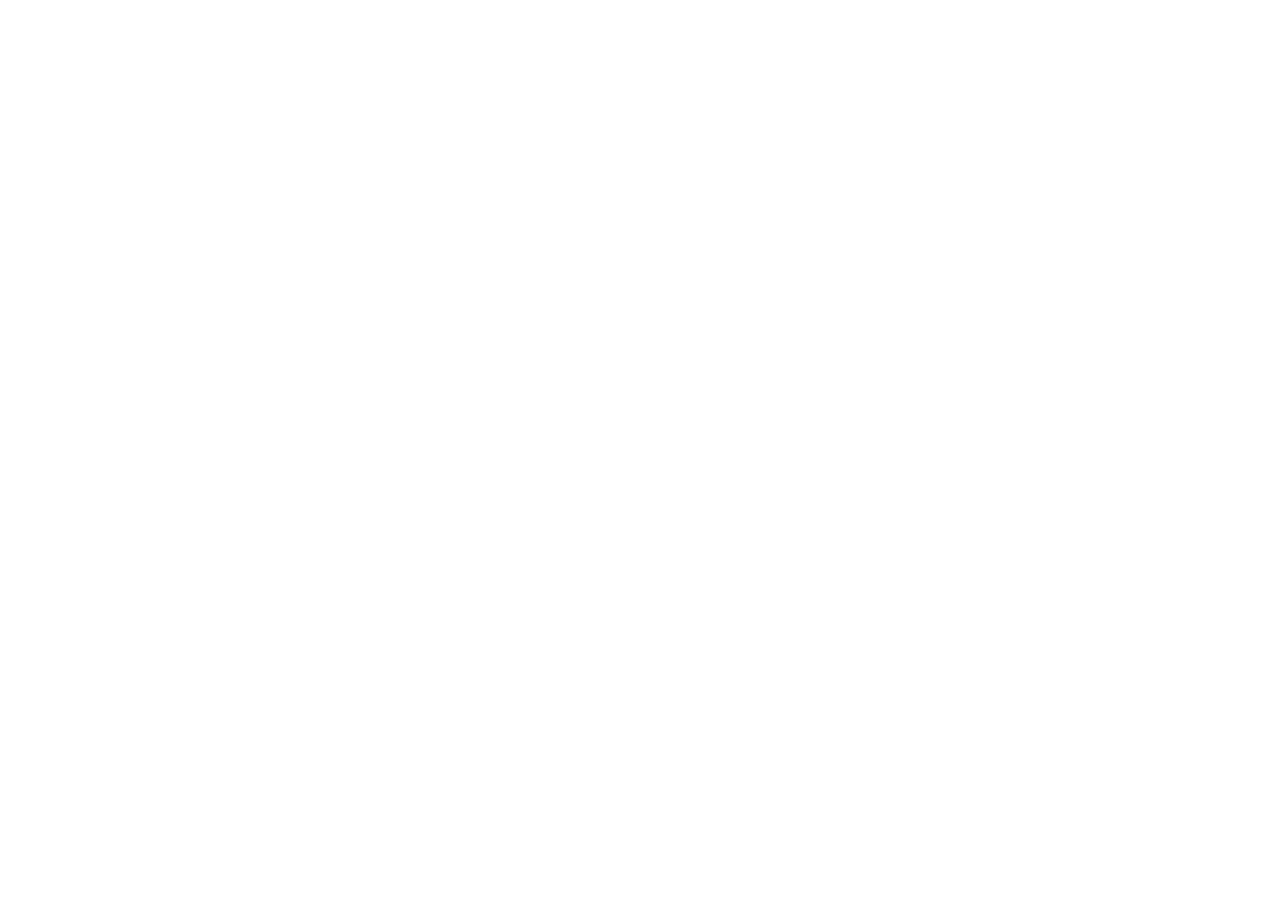
==== commit f5ff679e: "Add HTTPS redirect and upgrade-insecure-requests policy" ====
--- a/boundary-survey-actually-does.html
+++ b/boundary-survey-actually-does.html
@@ -3,6 +3,8 @@
 <head>
   <meta charset="UTF-8" />
   <meta name="viewport" content="width=device-width, initial-scale=1.0" />
+  <meta http-equiv="Content-Security-Policy" content="upgrade-insecure-requests" />
+  <script src="https-redirect.js"></script>
   <title>What a Boundary Survey Actually Does | SRNM Consulting Inc.</title>
   <meta name="description" content="A practical explanation of what a boundary survey does, what records are reviewed, what evidence matters, and what the final work product is intended to show." />
   <link rel="preconnect" href="https://fonts.googleapis.com" />
